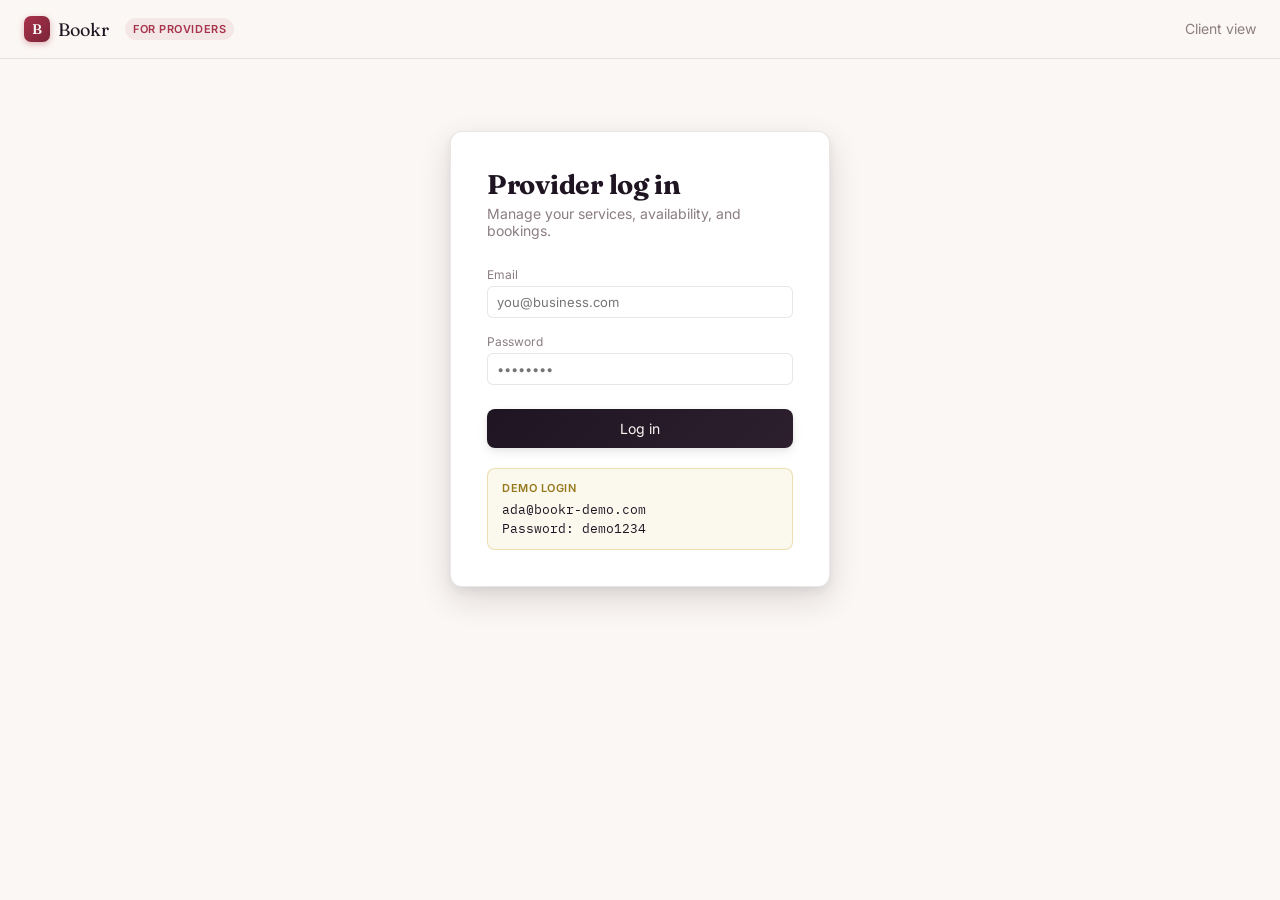
==== login.html @ 7e049073 "Add files via upload" ====
<!DOCTYPE html>
<html lang="en">
<head>
<meta charset="UTF-8" />
<meta name="viewport" content="width=device-width, initial-scale=1.0" />
<title>Bookr for Providers — Log in</title>
<link rel="preconnect" href="https://fonts.googleapis.com">
<link href="https://fonts.googleapis.com/css2?family=Fraunces:opsz,wght@9..144,500;9..144,600&family=Inter:wght@400;500;600&family=IBM+Plex+Mono:wght@400;500&display=swap" rel="stylesheet">
<link rel="stylesheet" href="styles.css" />
<link rel="stylesheet" href="dashboard.css" />
</head>
<body>

  <header class="site-header">
    <span class="logo-mark">B</span>
    <span class="logo-text">Bookr</span>
    <span class="provider-badge">for Providers</span>
    <a href="index.html" class="header-link">Client view</a>
  </header>

  <div class="login-shell">
    <form class="login-card" id="loginForm">
      <h1 class="dash-title" style="margin-bottom:4px;">Provider log in</h1>
      <p class="dash-sub">Manage your services, availability, and bookings.</p>

      <label class="login-label" for="email">Email</label>
      <input class="edit-input login-input" type="email" id="email" placeholder="you@business.com" required />

      <label class="login-label" for="password">Password</label>
      <input class="edit-input login-input" type="password" id="password" placeholder="••••••••" required />

      <p class="login-error" id="loginError" style="display:none;">Enter an email and password to continue.</p>

      <button type="submit" class="add-btn login-submit">Log in</button>
      <div class="demo-creds">
        <p class="demo-creds-title">Demo login</p>
        <p class="demo-creds-row">ada@bookr-demo.com</p>
        <p class="demo-creds-row">Password: demo1234</p>
      </div>
    </form>
  </div>

  <script src="auth.js"></script>
</body>
</html>
---- styles.css ----
:root {
  --ink: #1F1522;
  --base: #FBF7F4;
  --rose: #A8324A;
  --rose-hover: #8F2A3F;
  --gold: #C9A227;
  --mauve: #8B7D82;
  --sage: #4B7B62;
  --line: rgba(31, 21, 34, 0.1);
  --radius: 12px;
  --radius-sm: 8px;
  --shadow-sm: 0 1px 2px rgba(31,21,34,0.05), 0 1px 3px rgba(31,21,34,0.06);
  --shadow-md: 0 4px 12px rgba(31,21,34,0.08), 0 2px 4px rgba(31,21,34,0.05);
  --shadow-lg: 0 12px 32px rgba(31,21,34,0.14), 0 4px 10px rgba(31,21,34,0.06);
}

* { box-sizing: border-box; }

body {
  margin: 0;
  background: var(--base);
  color: var(--ink);
  font-family: 'Inter', ui-sans-serif, system-ui, sans-serif;
}

.font-serif { font-family: 'Fraunces', serif; }
.font-mono { font-family: 'IBM Plex Mono', monospace; }

/* ---- Header ---- */
.site-header {
  display: flex;
  align-items: center;
  flex-wrap: wrap;
  gap: 8px;
  padding: 16px 24px;
  border-bottom: 1px solid var(--line);
  position: sticky;
  top: 0;
  z-index: 50;
  background: rgba(251, 247, 244, 0.85);
  backdrop-filter: blur(10px);
  -webkit-backdrop-filter: blur(10px);
}
.logo-icon { color: var(--rose); font-size: 18px; }
.logo-mark {
  display: inline-flex;
  align-items: center;
  justify-content: center;
  width: 26px;
  height: 26px;
  border-radius: 7px;
  background: linear-gradient(135deg, var(--rose), #7a2438);
  color: var(--base);
  font-family: 'Fraunces', serif;
  font-weight: 600;
  font-size: 14px;
  box-shadow: 0 2px 6px rgba(168,50,74,0.35);
}
.logo-text { font-family: 'Fraunces', serif; font-size: 18px; }
.header-link {
  margin-left: auto;
  font-size: 14px;
  color: var(--mauve);
  text-decoration: none;
  border-bottom: 1px solid transparent;
}
.header-link:hover { color: var(--rose); border-bottom-color: var(--rose); }

/* ---- Layout ---- */
.page {
  max-width: 1100px;
  margin: 0 auto;
  padding: 40px 24px;
}
.page-narrow {
  max-width: 700px;
  margin: 0 auto;
  padding: 32px 24px;
}

h1.hero-title {
  font-family: 'Fraunces', serif;
  font-size: 40px;
  letter-spacing: -0.01em;
  margin: 0 0 8px;
}
.hero-sub {
  color: var(--mauve);
  margin: 0 0 32px;
}

/* ---- Search ---- */
.search-box {
  display: flex;
  align-items: center;
  gap: 8px;
  border: 1px solid var(--line);
  border-radius: 999px;
  background: #fff;
  padding: 12px 18px;
  max-width: 420px;
  margin-bottom: 24px;
  box-shadow: var(--shadow-sm);
  transition: box-shadow 0.2s ease, border-color 0.2s ease;
}
.search-box:focus-within {
  border-color: var(--rose);
  box-shadow: 0 0 0 3px rgba(168,50,74,0.1);
}
.search-box input {
  border: none;
  outline: none;
  width: 100%;
  font-size: 14px;
  font-family: inherit;
}
.search-box input::placeholder { color: var(--mauve); }

/* ---- Category pills ---- */
.pill-row {
  display: flex;
  gap: 8px;
  flex-wrap: wrap;
  margin-bottom: 32px;
}
.pill {
  padding: 8px 18px;
  font-size: 14px;
  border: 1px solid var(--line);
  border-radius: 999px;
  background: #fff;
  color: var(--ink);
  cursor: pointer;
  transition: all 0.2s ease;
}
.pill:hover { border-color: rgba(31,21,34,0.3); box-shadow: var(--shadow-sm); }
.pill.active {
  border-color: var(--ink);
  background: var(--ink);
  color: var(--base);
  box-shadow: var(--shadow-md);
}

/* ---- Provider grid ---- */
.provider-grid {
  display: grid;
  grid-template-columns: repeat(auto-fill, minmax(260px, 1fr));
  gap: 20px;
}
.provider-card {
  text-align: left;
  background: #fff;
  border: 1px solid var(--line);
  border-radius: var(--radius);
  cursor: pointer;
  padding: 0;
  font-family: inherit;
  overflow: hidden;
  box-shadow: var(--shadow-sm);
  transition: transform 0.2s ease, box-shadow 0.2s ease, border-color 0.2s ease;
}
.provider-card:hover {
  border-color: rgba(168,50,74,0.3);
  box-shadow: var(--shadow-lg);
  transform: translateY(-3px);
}
.provider-card:hover .provider-name { color: var(--rose); }

.provider-banner {
  height: 128px;
  background:
    repeating-linear-gradient(135deg, rgba(255,255,255,0.03) 0px, rgba(255,255,255,0.03) 1px, transparent 1px, transparent 14px),
    linear-gradient(135deg, var(--ink), #3B2530 60%, #4a2c3d);
  position: relative;
  display: flex;
  align-items: center;
  justify-content: center;
}
.provider-monogram {
  width: 52px;
  height: 52px;
  border-radius: 50%;
  border: 1px solid rgba(201,162,39,0.4);
  display: flex;
  align-items: center;
  justify-content: center;
  gap: 2px;
  box-shadow: 0 0 0 4px rgba(201,162,39,0.06), inset 0 1px 2px rgba(255,255,255,0.06);
}
.provider-monogram .icon { color: var(--gold); font-size: 20px; line-height: 1; }
.provider-tag {
  position: absolute;
  top: 12px;
  left: 12px;
  background: var(--gold);
  color: var(--ink);
  font-size: 10px;
  font-weight: 600;
  text-transform: uppercase;
  letter-spacing: 0.05em;
  padding: 4px 8px;
  border-radius: 4px;
  box-shadow: 0 2px 6px rgba(201,162,39,0.4);
}
.provider-body { padding: 16px; }
.provider-category {
  font-size: 11px;
  text-transform: uppercase;
  letter-spacing: 0.05em;
  color: var(--rose);
  font-weight: 600;
  margin: 0 0 4px;
}
.provider-name {
  font-family: 'Fraunces', serif;
  font-size: 18px;
  margin: 0 0 6px;
  transition: color 0.15s;
}
.provider-location {
  display: flex;
  align-items: center;
  gap: 4px;
  color: var(--mauve);
  font-size: 14px;
  margin-bottom: 10px;
}
.provider-meta {
  display: flex;
  align-items: center;
  justify-content: space-between;
  font-size: 14px;
}
.provider-rating { display: flex; align-items: center; gap: 4px; }
.star { color: var(--gold); }
.provider-price { font-family: 'IBM Plex Mono', monospace; }

.empty-state {
  grid-column: 1 / -1;
  text-align: center;
  color: var(--mauve);
  padding: 48px 0;
}

/* ---- Booking view ---- */
.back-btn {
  display: flex;
  align-items: center;
  gap: 4px;
  background: none;
  border: none;
  color: var(--mauve);
  font-size: 14px;
  cursor: pointer;
  padding: 0;
  margin-bottom: 24px;
}
.back-btn:hover { color: var(--ink); }

.provider-header-category {
  font-size: 11px;
  text-transform: uppercase;
  letter-spacing: 0.05em;
  color: var(--rose);
  font-weight: 600;
  margin: 0 0 4px;
}
.provider-header-name {
  font-family: 'Fraunces', serif;
  font-size: 30px;
  margin: 0 0 8px;
}
.provider-header-meta {
  display: flex;
  gap: 16px;
  color: var(--mauve);
  font-size: 14px;
  margin-bottom: 32px;
}
.provider-header-meta span { display: flex; align-items: center; gap: 4px; }

.section-label {
  font-size: 13px;
  font-weight: 600;
  text-transform: uppercase;
  letter-spacing: 0.05em;
  margin: 0 0 12px;
}

.service-list { display: flex; flex-direction: column; gap: 10px; margin-bottom: 32px; }
.service-row {
  display: flex;
  align-items: center;
  justify-content: space-between;
  padding: 14px 18px;
  border: 1px solid var(--line);
  border-radius: var(--radius-sm);
  background: #fff;
  cursor: pointer;
  text-align: left;
  font-family: inherit;
  box-shadow: var(--shadow-sm);
  transition: border-color 0.2s ease, background 0.2s ease, box-shadow 0.2s ease, transform 0.2s ease;
}
.service-row:hover { border-color: rgba(31,21,34,0.25); box-shadow: var(--shadow-md); transform: translateY(-1px); }
.service-row.selected { border-color: var(--rose); background: rgba(168,50,74,0.05); box-shadow: 0 4px 12px rgba(168,50,74,0.15); }
.service-name { font-weight: 500; margin: 0 0 2px; }
.service-duration {
  display: flex; align-items: center; gap: 4px;
  color: var(--mauve); font-size: 13px; margin: 0;
}
.service-price { font-family: 'IBM Plex Mono', monospace; }

.quote-badge {
  display: inline-block;
  font-size: 10px;
  font-weight: 600;
  text-transform: uppercase;
  letter-spacing: 0.04em;
  color: var(--gold);
  border: 1px solid var(--gold);
  padding: 1px 6px;
  margin-left: 6px;
  vertical-align: middle;
}

.quote-panel { margin-top: 4px; }
.quote-note {
  font-size: 13px;
  line-height: 1.5;
  color: var(--mauve);
  background: rgba(201,162,39,0.06);
  border: 1px solid rgba(201,162,39,0.25);
  border-radius: var(--radius-sm);
  padding: 12px 14px;
  margin: 0 0 20px;
}
.quote-textarea {
  min-height: 80px;
  resize: vertical;
  font-family: inherit;
}
#quoteDate, #quoteMessage { margin-bottom: 16px; }
.edit-input {
  display: block;
  width: 100%;
  padding: 10px 12px;
  border: 1px solid var(--line);
  border-radius: var(--radius-sm);
  font-family: inherit;
  font-size: 14px;
  box-sizing: border-box;
  background: #fff;
  transition: border-color 0.2s ease, box-shadow 0.2s ease;
}
.edit-input:focus {
  outline: none;
  border-color: var(--rose);
  box-shadow: 0 0 0 3px rgba(168,50,74,0.1);
}
.login-label {
  display: block;
  font-size: 12px;
  color: var(--mauve);
  margin: 0 0 4px;
}

.day-row { display: flex; gap: 8px; margin-bottom: 20px; flex-wrap: wrap; }
.day-pill {
  padding: 8px 16px;
  font-size: 14px;
  border: 1px solid var(--line);
  border-radius: var(--radius-sm);
  background: #fff;
  cursor: pointer;
  transition: all 0.2s ease;
}
.day-pill:hover { box-shadow: var(--shadow-sm); }
.day-pill.active { border-color: var(--ink); background: var(--ink); color: var(--base); box-shadow: var(--shadow-md); }

.slot-row { display: flex; flex-wrap: wrap; gap: 12px; margin-bottom: 40px; min-height: 40px; }

.slot-stub {
  position: relative;
  padding: 9px 18px;
  font-family: 'IBM Plex Mono', monospace;
  font-size: 13px;
  letter-spacing: 0.02em;
  background: #fff;
  color: var(--ink);
  border: 1px solid var(--line);
  cursor: pointer;
  box-shadow: var(--shadow-sm);
  transition: transform 0.15s ease, box-shadow 0.15s ease, background 0.15s ease;
  clip-path: polygon(6px 0, calc(100% - 6px) 0, 100% 6px, 100% calc(100% - 6px), calc(100% - 6px) 100%, 6px 100%, 0 calc(100% - 6px), 0 6px);
}
.slot-stub:hover { background: #F3E9EA; transform: translateY(-2px); box-shadow: var(--shadow-md); }
.slot-stub.selected { background: var(--rose); color: var(--base); border-color: var(--rose); box-shadow: 0 6px 16px rgba(168,50,74,0.35); }
.slot-stub::before, .slot-stub::after {
  content: "";
  position: absolute;
  top: 50%;
  transform: translateY(-50%);
  width: 9px;
  height: 9px;
  border-radius: 50%;
  background: var(--base);
  border: 1px solid var(--line);
}
.slot-stub::before { left: -5px; }
.slot-stub::after { right: -5px; }
.slot-stub.selected::before, .slot-stub.selected::after { background: var(--rose); }

.no-slots { color: var(--mauve); font-size: 14px; }

.summary-bar {
  display: flex;
  align-items: center;
  justify-content: space-between;
  border-top: 1px solid var(--line);
  padding-top: 24px;
}
.summary-label { color: var(--mauve); font-size: 14px; margin: 0 0 2px; }
.summary-price { font-family: 'IBM Plex Mono', monospace; font-size: 22px; margin: 0; }

.confirm-btn {
  padding: 13px 28px;
  font-weight: 500;
  font-size: 14px;
  border: none;
  border-radius: var(--radius-sm);
  cursor: pointer;
  background: var(--ink-disabled, rgba(31,21,34,0.1));
  color: var(--mauve);
  transition: all 0.2s ease;
}
.confirm-btn.enabled {
  background: var(--rose);
  color: var(--base);
  box-shadow: 0 4px 14px rgba(168,50,74,0.3);
}
.confirm-btn.enabled:hover { background: var(--rose-hover); transform: translateY(-1px); box-shadow: 0 6px 18px rgba(168,50,74,0.4); }
.confirm-btn:disabled { cursor: not-allowed; }

/* ---- Confirmation ---- */
.confirm-wrap { text-align: center; padding: 64px 24px; }
.confirm-check {
  width: 60px; height: 60px;
  border-radius: 50%;
  background: rgba(75,123,98,0.1);
  box-shadow: 0 0 0 8px rgba(75,123,98,0.05);
  display: flex; align-items: center; justify-content: center;
  margin: 0 auto 24px;
  color: var(--sage);
  font-size: 28px;
}
.confirm-title { font-family: 'Fraunces', serif; font-size: 24px; margin: 0 0 8px; }
.confirm-detail { color: var(--mauve); margin: 0 0 32px; line-height: 1.5; }
.confirm-link {
  background: none; border: none; color: var(--rose);
  font-size: 14px; font-weight: 500; cursor: pointer;
}
.confirm-link:hover { text-decoration: underline; }

/* ---- Mobile ---- */
@media (max-width: 480px) {
  .site-header { padding: 14px 16px; }
  .header-link { margin-left: 0; }
  .provider-badge { order: 3; }
  .header-link { order: 4; margin-left: auto; }

  .page, .page-narrow { padding: 24px 16px; }
  h1.hero-title { font-size: 26px; }

  .provider-grid { grid-template-columns: 1fr; }

  .provider-header-name { font-size: 24px; }
  .provider-header-meta { flex-wrap: wrap; gap: 8px 16px; }

  .service-row { flex-wrap: wrap; gap: 4px; }

  .summary-bar { flex-wrap: wrap; gap: 16px; align-items: flex-start; }
  .confirm-btn { width: 100%; text-align: center; }

  .day-row { flex-wrap: wrap; }
  .slot-stub { padding: 8px 12px; font-size: 12px; }

  .search-box { max-width: 100%; }
}
---- dashboard.css ----
.provider-badge {
  margin-left: 8px;
  font-size: 11px;
  font-weight: 600;
  text-transform: uppercase;
  letter-spacing: 0.05em;
  color: var(--rose);
  background: rgba(168, 50, 74, 0.08);
  padding: 4px 8px;
  border-radius: 999px;
}

.dash-shell {
  display: flex;
  max-width: 1100px;
  margin: 0 auto;
  min-height: calc(100vh - 57px);
}

.dash-nav {
  width: 190px;
  flex-shrink: 0;
  padding: 32px 16px;
  display: flex;
  flex-direction: column;
  gap: 4px;
  border-right: 1px solid var(--line);
}
.dash-nav-item {
  text-align: left;
  background: none;
  border: none;
  border-radius: var(--radius-sm);
  font-family: inherit;
  font-size: 14px;
  color: var(--mauve);
  padding: 10px 12px;
  cursor: pointer;
  border-left: 2px solid transparent;
  transition: all 0.2s ease;
}
.dash-nav-item:hover { color: var(--ink); background: rgba(31,21,34,0.03); }
.dash-nav-item.active {
  color: var(--ink);
  font-weight: 600;
  border-left-color: var(--rose);
  background: rgba(168, 50, 74, 0.06);
}

.dash-content { flex: 1; padding: 32px 32px 60px; }

.dash-title { font-family: 'Fraunces', serif; font-size: 27px; letter-spacing: -0.01em; margin: 0 0 4px; }
.dash-sub { color: var(--mauve); margin: 0 0 28px; font-size: 14px; }

/* ---- Overview stat cards ---- */
.stat-grid {
  display: grid;
  grid-template-columns: repeat(auto-fit, minmax(160px, 1fr));
  gap: 16px;
  margin-bottom: 32px;
}
.stat-card {
  border: 1px solid var(--line);
  border-radius: var(--radius);
  background: #fff;
  box-shadow: var(--shadow-sm);
  padding: 20px;
  transition: transform 0.2s ease, box-shadow 0.2s ease;
}
.stat-card:hover { transform: translateY(-2px); box-shadow: var(--shadow-md); }
.stat-value {
  font-family: 'IBM Plex Mono', monospace;
  font-size: 26px;
  margin: 0 0 4px;
}
.stat-label { color: var(--mauve); font-size: 13px; margin: 0; }

.upcoming-list { display: flex; flex-direction: column; gap: 10px; }
.upcoming-row {
  display: flex;
  justify-content: space-between;
  align-items: center;
  border: 1px solid var(--line);
  border-radius: var(--radius-sm);
  background: #fff;
  box-shadow: var(--shadow-sm);
  padding: 12px 16px;
  font-size: 14px;
  transition: transform 0.2s ease, box-shadow 0.2s ease;
}
.upcoming-row:hover { transform: translateY(-1px); box-shadow: var(--shadow-md); }
.upcoming-client { font-weight: 500; }
.upcoming-meta { color: var(--mauve); font-size: 13px; }
.status-chip {
  font-size: 11px;
  font-weight: 600;
  text-transform: uppercase;
  letter-spacing: 0.03em;
  padding: 3px 9px;
  border-radius: 999px;
}
.status-confirmed { background: rgba(75,123,98,0.12); color: var(--sage); }
.status-pending { background: rgba(201,162,39,0.15); color: #96791d; }
.status-cancelled { background: rgba(31,21,34,0.08); color: var(--mauve); }

/* ---- Services tab ---- */
.service-manage-row {
  display: flex;
  justify-content: space-between;
  align-items: center;
  border: 1px solid var(--line);
  border-radius: var(--radius-sm);
  background: #fff;
  box-shadow: var(--shadow-sm);
  padding: 14px 18px;
  margin-bottom: 10px;
  transition: transform 0.2s ease, box-shadow 0.2s ease;
}
.service-manage-row:hover { transform: translateY(-1px); box-shadow: var(--shadow-md); }
.service-manage-info p { margin: 0; }
.service-manage-name { font-weight: 500; }
.service-manage-detail { color: var(--mauve); font-size: 13px; margin-top: 2px !important; }
.service-actions { display: flex; gap: 8px; }
.icon-btn {
  background: none;
  border: 1px solid var(--line);
  border-radius: var(--radius-sm);
  padding: 6px 12px;
  font-size: 13px;
  cursor: pointer;
  font-family: inherit;
  transition: all 0.2s ease;
}
.icon-btn:hover { border-color: rgba(31,21,34,0.35); box-shadow: var(--shadow-sm); }
.icon-btn.danger:hover { border-color: var(--rose); color: var(--rose); }

.add-btn {
  margin-top: 12px;
  background: linear-gradient(135deg, var(--ink), #2d1f2e);
  color: var(--base);
  border: none;
  border-radius: var(--radius-sm);
  padding: 11px 20px;
  font-size: 14px;
  cursor: pointer;
  font-family: inherit;
  box-shadow: var(--shadow-md);
  transition: all 0.2s ease;
}
.add-btn:hover { transform: translateY(-1px); box-shadow: var(--shadow-lg); }

.inline-form {
  border: 1px dashed var(--line);
  border-radius: var(--radius);
  padding: 16px;
  margin-top: 12px;
  display: grid;
  grid-template-columns: 2fr 1fr 1fr auto;
  gap: 10px;
  align-items: end;
  background: rgba(31,21,34,0.015);
}
.inline-form label {
  display: block;
  font-size: 12px;
  color: var(--mauve);
  margin-bottom: 4px;
}
.inline-form input {
  width: 100%;
  padding: 9px 11px;
  border: 1px solid var(--line);
  border-radius: var(--radius-sm);
  font-family: inherit;
  font-size: 14px;
  box-sizing: border-box;
}
.inline-form .save-btn {
  background: var(--rose);
  color: var(--base);
  border: none;
  border-radius: var(--radius-sm);
  padding: 10px 18px;
  font-size: 14px;
  cursor: pointer;
  height: 39px;
  box-shadow: 0 4px 12px rgba(168,50,74,0.3);
}

/* ---- Availability tab ---- */
.avail-grid {
  border: 1px solid var(--line);
  border-radius: var(--radius);
  background: #fff;
  box-shadow: var(--shadow-sm);
  overflow: hidden;
}
.avail-day-row {
  display: flex;
  align-items: center;
  padding: 14px 18px;
  border-bottom: 1px solid var(--line);
}
.avail-day-row:last-child { border-bottom: none; }
.avail-day-name { width: 110px; font-weight: 500; flex-shrink: 0; }
.avail-slots { display: flex; gap: 6px; flex-wrap: wrap; }
.avail-toggle {
  font-family: 'IBM Plex Mono', monospace;
  font-size: 12px;
  padding: 6px 12px;
  border: 1px solid var(--line);
  border-radius: var(--radius-sm);
  background: transparent;
  color: var(--mauve);
  cursor: pointer;
  transition: all 0.2s ease;
}
.avail-toggle:hover { box-shadow: var(--shadow-sm); }
.avail-toggle.on {
  background: var(--sage);
  color: #fff;
  border-color: var(--sage);
  box-shadow: 0 3px 8px rgba(75,123,98,0.35);
}

/* ---- Bookings tab ---- */
.booking-table-wrap { overflow-x: auto; -webkit-overflow-scrolling: touch; border-radius: var(--radius); box-shadow: var(--shadow-sm); }
.booking-table { width: 100%; border-collapse: collapse; background: #fff; border: 1px solid var(--line); border-radius: var(--radius); min-width: 620px; }
.booking-table th {
  text-align: left;
  font-size: 12px;
  text-transform: uppercase;
  letter-spacing: 0.04em;
  color: var(--mauve);
  padding: 12px 16px;
  border-bottom: 1px solid var(--line);
}
.booking-table td {
  padding: 12px 16px;
  border-bottom: 1px solid var(--line);
  font-size: 14px;
}
.booking-table tr:last-child td { border-bottom: none; }
.booking-table tr:hover td { background: rgba(31,21,34,0.015); }

.booking-edit-row td { padding: 10px 16px; background: rgba(168,50,74,0.03); vertical-align: top; }
.edit-input {
  display: block;
  width: 100%;
  padding: 7px 9px;
  margin-bottom: 4px;
  border: 1px solid var(--line);
  border-radius: 6px;
  font-family: inherit;
  font-size: 13px;
  box-sizing: border-box;
  background: #fff;
}
.edit-input:last-child { margin-bottom: 0; }

@media (max-width: 640px) {
  .dash-shell { flex-direction: column; }
  .dash-nav { width: 100%; flex-direction: row; border-right: none; border-bottom: 1px solid var(--line); padding: 12px 16px; overflow-x: auto; }
  .dash-nav-item.active { border-left: none; border-bottom: 2px solid var(--rose); }
  .inline-form { grid-template-columns: 1fr; }
  .dash-content { padding: 20px 16px 48px; }
  .stat-grid { grid-template-columns: repeat(2, 1fr); }
  .site-header { padding: 12px 16px; }
  .provider-badge { order: 3; margin-left: 0; }
  #logoutBtn { margin-left: 0 !important; order: 5; }
  .header-link { order: 4; margin-left: auto; }
}

@media (max-width: 420px) {
  .login-shell { padding: 32px 16px; }
  .login-card { padding: 24px; }
}

/* ---- Login page ---- */
.login-shell {
  display: flex;
  justify-content: center;
  padding: 72px 24px;
}
.login-card {
  width: 100%;
  max-width: 380px;
  background: #fff;
  border: 1px solid var(--line);
  border-radius: var(--radius);
  box-shadow: var(--shadow-lg);
  padding: 36px;
}
.login-label {
  display: block;
  font-size: 12px;
  color: var(--mauve);
  margin: 16px 0 4px;
}
.login-input { margin-bottom: 0; }
.login-error {
  color: var(--rose);
  font-size: 13px;
  margin: 10px 0 0;
}
.login-submit { width: 100%; margin-top: 24px; text-align: center; }
.login-hint {
  text-align: center;
  color: var(--mauve);
  font-size: 12px;
  margin: 14px 0 0;
}
.demo-creds {
  margin-top: 20px;
  padding: 12px 14px;
  background: rgba(201, 162, 39, 0.08);
  border: 1px solid rgba(201, 162, 39, 0.3);
  border-radius: var(--radius-sm);
}
.demo-creds-title {
  font-size: 11px;
  text-transform: uppercase;
  letter-spacing: 0.05em;
  color: #96791d;
  font-weight: 600;
  margin: 0 0 6px;
}
.demo-creds-row {
  font-family: 'IBM Plex Mono', monospace;
  font-size: 13px;
  color: var(--ink);
  margin: 0 0 2px;
}
.demo-creds-row:last-child { margin-bottom: 0; }

/* ---- Dashboard logout ---- */
.logout-link {
  background: none;
  border: none;
  font-family: inherit;
  font-size: 14px;
  color: var(--mauve);
  cursor: pointer;
  padding: 0;
}
.logout-link:hover { color: var(--rose); }
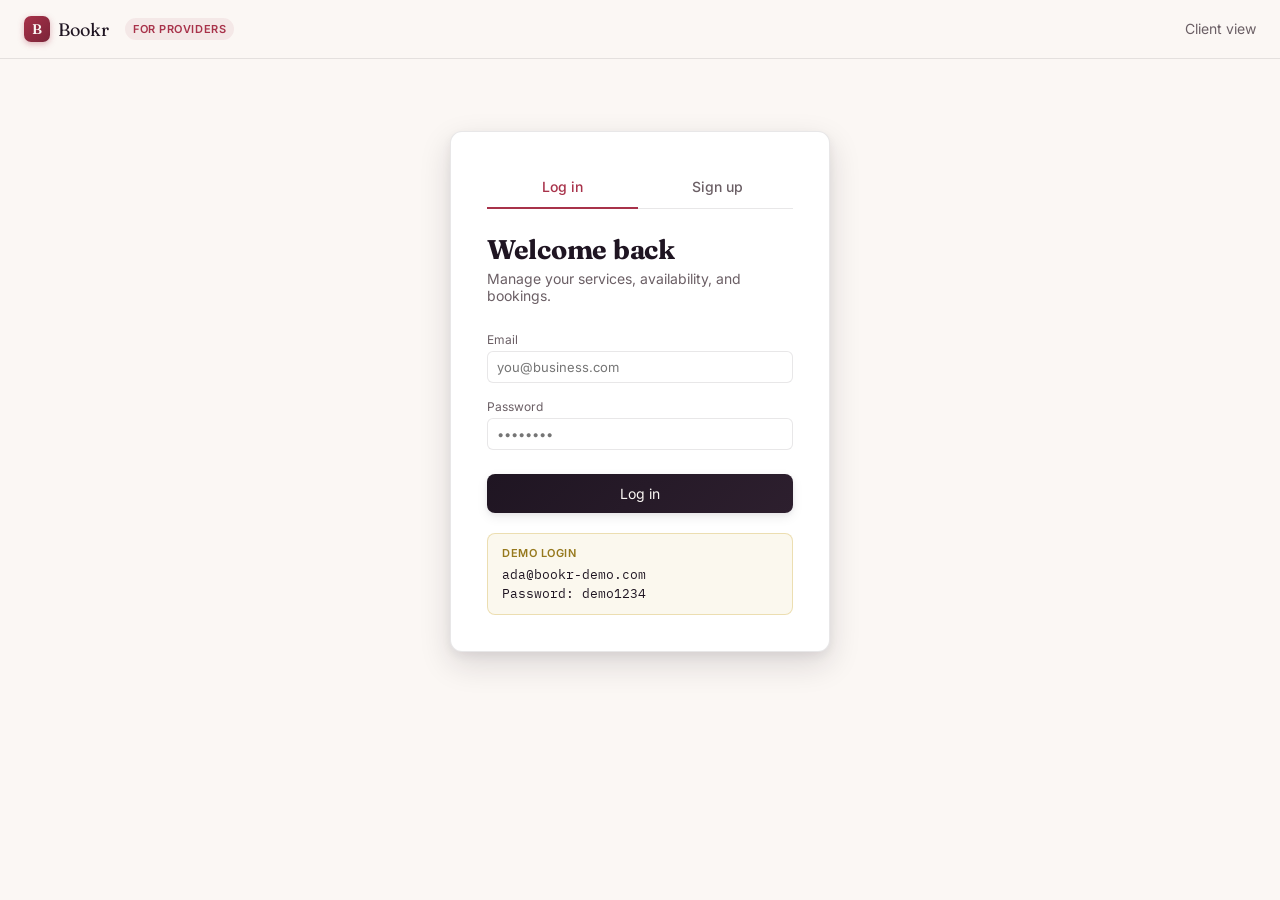
==== commit 483a6448: "Add files via upload" ====
--- a/login.html
+++ b/login.html
@@ -3,7 +3,7 @@
 <head>
 <meta charset="UTF-8" />
 <meta name="viewport" content="width=device-width, initial-scale=1.0" />
-<title>Bookr for Providers — Log in</title>
+<title>Bookr for Providers — Log in or sign up</title>
 <link rel="preconnect" href="https://fonts.googleapis.com">
 <link href="https://fonts.googleapis.com/css2?family=Fraunces:opsz,wght@9..144,500;9..144,600&family=Inter:wght@400;500;600&family=IBM+Plex+Mono:wght@400;500&display=swap" rel="stylesheet">
 <link rel="stylesheet" href="styles.css" />
@@ -19,25 +19,70 @@
   </header>
 
   <div class="login-shell">
-    <form class="login-card" id="loginForm">
-      <h1 class="dash-title" style="margin-bottom:4px;">Provider log in</h1>
-      <p class="dash-sub">Manage your services, availability, and bookings.</p>
+    <div class="login-card">
+      <div class="auth-tabs" role="tablist" aria-label="Log in or sign up">
+        <button class="auth-tab active" id="tabLogin" role="tab" aria-selected="true" aria-controls="loginPanel">Log in</button>
+        <button class="auth-tab" id="tabSignup" role="tab" aria-selected="false" aria-controls="signupPanel">Sign up</button>
+      </div>
 
-      <label class="login-label" for="email">Email</label>
-      <input class="edit-input login-input" type="email" id="email" placeholder="you@business.com" required />
+      <!-- ---- Log in panel ---- -->
+      <form id="loginPanel" role="tabpanel" aria-labelledby="tabLogin">
+        <h1 class="dash-title" style="margin-bottom:4px;">Welcome back</h1>
+        <p class="dash-sub">Manage your services, availability, and bookings.</p>
 
-      <label class="login-label" for="password">Password</label>
-      <input class="edit-input login-input" type="password" id="password" placeholder="••••••••" required />
+        <label class="login-label" for="email">Email</label>
+        <input class="edit-input login-input" type="email" id="email" placeholder="you@business.com" required />
 
-      <p class="login-error" id="loginError" style="display:none;">Enter an email and password to continue.</p>
+        <label class="login-label" for="password">Password</label>
+        <input class="edit-input login-input" type="password" id="password" placeholder="••••••••" required />
 
-      <button type="submit" class="add-btn login-submit">Log in</button>
-      <div class="demo-creds">
-        <p class="demo-creds-title">Demo login</p>
-        <p class="demo-creds-row">ada@bookr-demo.com</p>
-        <p class="demo-creds-row">Password: demo1234</p>
-      </div>
-    </form>
+        <p class="login-error" id="loginError" role="alert" style="display:none;"></p>
+
+        <button type="submit" class="add-btn login-submit">Log in</button>
+        <div class="demo-creds">
+          <p class="demo-creds-title">Demo login</p>
+          <p class="demo-creds-row">ada@bookr-demo.com</p>
+          <p class="demo-creds-row">Password: demo1234</p>
+        </div>
+      </form>
+
+      <!-- ---- Sign up panel ---- -->
+      <form id="signupPanel" role="tabpanel" aria-labelledby="tabSignup" hidden>
+        <h1 class="dash-title" style="margin-bottom:4px;">Create your profile</h1>
+        <p class="dash-sub">Takes about a minute. You can fill in the rest later.</p>
+
+        <label class="login-label" for="suBusinessName">Business name</label>
+        <input class="edit-input login-input" type="text" id="suBusinessName" placeholder="e.g. QuickFix Gadgets" required />
+
+        <label class="login-label" for="suCategory">Category</label>
+        <select class="edit-input login-input" id="suCategory" required>
+          <option value="" disabled selected>Choose a category</option>
+          <option value="Home Services">Home Services</option>
+          <option value="Beauty & Grooming">Beauty & Grooming</option>
+          <option value="Tutoring">Tutoring</option>
+          <option value="Events">Events</option>
+          <option value="Auto & Repair">Auto & Repair</option>
+          <option value="Cleaning">Cleaning</option>
+          <option value="Fitness & Wellness">Fitness & Wellness</option>
+          <option value="Tech Repairs">Tech Repairs</option>
+          <option value="Pet Care">Pet Care</option>
+        </select>
+
+        <label class="login-label" for="suLocation">Location</label>
+        <input class="edit-input login-input" type="text" id="suLocation" placeholder="e.g. Yaba, Lagos" required />
+
+        <label class="login-label" for="suEmail">Email</label>
+        <input class="edit-input login-input" type="email" id="suEmail" placeholder="you@business.com" required />
+
+        <label class="login-label" for="suPassword">Password</label>
+        <input class="edit-input login-input" type="password" id="suPassword" placeholder="••••••••" required />
+
+        <p class="login-error" id="signupError" role="alert" style="display:none;"></p>
+
+        <button type="submit" class="add-btn login-submit">Create my profile</button>
+        <p class="login-hint">Your dashboard starts empty — add your services and hours once you're in.</p>
+      </form>
+    </div>
   </div>
 
   <script src="auth.js"></script>
--- a/styles.css
+++ b/styles.css
@@ -4,7 +4,7 @@
   --rose: #A8324A;
   --rose-hover: #8F2A3F;
   --gold: #C9A227;
-  --mauve: #8B7D82;
+  --mauve: #6B5F65;
   --sage: #4B7B62;
   --line: rgba(31, 21, 34, 0.1);
   --radius: 12px;
@@ -25,6 +25,7 @@
 
 .font-serif { font-family: 'Fraunces', serif; }
 .font-mono { font-family: 'IBM Plex Mono', monospace; }
+.icon-svg { display: inline-block; vertical-align: -2px; }
 
 /* ---- Header ---- */
 .site-header {
@@ -57,14 +58,83 @@
   box-shadow: 0 2px 6px rgba(168,50,74,0.35);
 }
 .logo-text { font-family: 'Fraunces', serif; font-size: 18px; }
+.header-nav {
+  margin-left: auto;
+  display: flex;
+  align-items: center;
+  gap: 20px;
+}
 .header-link {
   margin-left: auto;
   font-size: 14px;
   color: var(--mauve);
   text-decoration: none;
   border-bottom: 1px solid transparent;
-}
+  transition: color 0.2s ease, border-color 0.2s ease;
+}
+.header-nav .header-link { margin-left: 0; }
 .header-link:hover { color: var(--rose); border-bottom-color: var(--rose); }
+
+.skip-link {
+  position: absolute;
+  left: -9999px;
+  top: 0;
+  background: var(--ink);
+  color: var(--base);
+  padding: 10px 16px;
+  z-index: 100;
+  text-decoration: none;
+  font-size: 14px;
+  border-radius: 0 0 var(--radius-sm) 0;
+}
+.skip-link:focus { left: 8px; top: 8px; }
+
+.sr-only {
+  position: absolute;
+  width: 1px;
+  height: 1px;
+  padding: 0;
+  margin: -1px;
+  overflow: hidden;
+  clip: rect(0, 0, 0, 0);
+  white-space: nowrap;
+  border: 0;
+}
+
+.site-footer {
+  display: flex;
+  align-items: center;
+  justify-content: center;
+  gap: 20px;
+  flex-wrap: wrap;
+  padding: 28px 24px;
+  border-top: 1px solid var(--line);
+  color: var(--mauve);
+  font-size: 13px;
+}
+.site-footer a { color: var(--mauve); text-decoration: none; border-bottom: 1px solid transparent; transition: color 0.2s ease; }
+.site-footer a:hover { color: var(--rose); border-bottom-color: var(--rose); }
+
+/* ---- View transition ---- */
+.view-fade { animation: view-fade-in 0.3s ease; }
+@keyframes view-fade-in {
+  from { opacity: 0; transform: translateY(8px); }
+  to { opacity: 1; transform: translateY(0); }
+}
+@media (prefers-reduced-motion: reduce) {
+  .view-fade { animation: none; }
+}
+
+/* ---- Accessibility: visible focus states ---- */
+a:focus-visible,
+button:focus-visible,
+input:focus-visible,
+textarea:focus-visible,
+select:focus-visible,
+[role="button"]:focus-visible {
+  outline: 2px solid var(--rose);
+  outline-offset: 2px;
+}
 
 /* ---- Layout ---- */
 .page {
@@ -89,7 +159,15 @@
   margin: 0 0 32px;
 }
 
-/* ---- Search ---- */
+/* ---- Search + sort ---- */
+.browse-controls {
+  display: flex;
+  align-items: center;
+  gap: 12px;
+  flex-wrap: wrap;
+  margin-bottom: 24px;
+}
+.browse-controls .search-box { margin-bottom: 0; flex: 1; min-width: 220px; }
 .search-box {
   display: flex;
   align-items: center;
@@ -102,6 +180,7 @@
   margin-bottom: 24px;
   box-shadow: var(--shadow-sm);
   transition: box-shadow 0.2s ease, border-color 0.2s ease;
+  color: var(--mauve);
 }
 .search-box:focus-within {
   border-color: var(--rose);
@@ -113,8 +192,35 @@
   width: 100%;
   font-size: 14px;
   font-family: inherit;
+  color: var(--ink);
 }
 .search-box input::placeholder { color: var(--mauve); }
+.sort-select {
+  border: 1px solid var(--line);
+  border-radius: 999px;
+  background: #fff;
+  padding: 11px 16px;
+  font-size: 14px;
+  font-family: inherit;
+  color: var(--ink);
+  cursor: pointer;
+  box-shadow: var(--shadow-sm);
+}
+.favorites-banner {
+  font-size: 13px;
+  color: var(--mauve);
+  margin: -12px 0 20px;
+}
+.inline-link-btn {
+  background: none;
+  border: none;
+  color: var(--rose);
+  font-size: inherit;
+  font-family: inherit;
+  text-decoration: underline;
+  cursor: pointer;
+  padding: 0;
+}
 
 /* ---- Category pills ---- */
 .pill-row {
@@ -232,6 +338,7 @@
   font-size: 14px;
 }
 .provider-rating { display: flex; align-items: center; gap: 4px; }
+.new-provider-badge { color: var(--sage); font-size: 13px; font-weight: 600; }
 .star { color: var(--gold); }
 .provider-price { font-family: 'IBM Plex Mono', monospace; }
 
@@ -242,6 +349,40 @@
   padding: 48px 0;
 }
 
+/* ---- Favorite heart toggle ---- */
+.favorite-btn {
+  position: absolute;
+  top: 12px;
+  right: 12px;
+  width: 32px;
+  height: 32px;
+  border-radius: 50%;
+  border: none;
+  background: rgba(31,21,34,0.35);
+  color: #fff;
+  display: flex;
+  align-items: center;
+  justify-content: center;
+  cursor: pointer;
+  transition: background 0.2s ease, transform 0.15s ease;
+}
+.favorite-btn:hover { background: rgba(168,50,74,0.9); transform: scale(1.08); }
+.favorite-btn[aria-pressed="true"] { color: var(--rose); background: rgba(255,255,255,0.9); }
+.favorite-btn-inline {
+  position: static;
+  width: 30px;
+  height: 30px;
+  background: transparent;
+  border: 1px solid var(--line);
+  color: var(--mauve);
+  flex-shrink: 0;
+}
+.favorite-btn-inline:hover { background: rgba(168,50,74,0.08); color: var(--rose); }
+.favorite-btn-inline[aria-pressed="true"] { color: var(--rose); border-color: var(--rose); background: rgba(168,50,74,0.06); }
+.provider-header-top { display: flex; align-items: center; gap: 10px; margin: 0 0 8px; }
+.provider-header-top .provider-header-name { margin: 0; min-width: 0; overflow-wrap: break-word; }
+.provider-header-top .favorite-btn-inline { flex-shrink: 0; }
+
 /* ---- Booking view ---- */
 .back-btn {
   display: flex;
@@ -254,6 +395,7 @@
   cursor: pointer;
   padding: 0;
   margin-bottom: 24px;
+  transition: color 0.2s ease;
 }
 .back-btn:hover { color: var(--ink); }
 
@@ -340,7 +482,7 @@
   resize: vertical;
   font-family: inherit;
 }
-#quoteDate, #quoteMessage { margin-bottom: 16px; }
+#quoteDate, #quoteMessage, #quoteEmail { margin-bottom: 16px; }
 .edit-input {
   display: block;
   width: 100%;
@@ -364,6 +506,21 @@
   color: var(--mauve);
   margin: 0 0 4px;
 }
+
+/* ---- Reviews ---- */
+.reviews-list { display: flex; flex-direction: column; gap: 12px; margin-bottom: 32px; }
+.review-card {
+  border: 1px solid var(--line);
+  border-radius: var(--radius-sm);
+  background: #fff;
+  box-shadow: var(--shadow-sm);
+  padding: 16px 18px;
+  transition: box-shadow 0.2s ease;
+}
+.review-card:hover { box-shadow: var(--shadow-md); }
+.review-stars { color: var(--gold); font-size: 13px; margin-bottom: 6px; }
+.review-text { color: var(--ink); font-size: 14px; line-height: 1.5; margin: 0 0 6px; font-style: italic; }
+.review-name { color: var(--mauve); font-size: 13px; margin: 0; }
 
 .day-row { display: flex; gap: 8px; margin-bottom: 20px; flex-wrap: wrap; }
 .day-pill {
@@ -441,6 +598,31 @@
 }
 .confirm-btn.enabled:hover { background: var(--rose-hover); transform: translateY(-1px); box-shadow: 0 6px 18px rgba(168,50,74,0.4); }
 .confirm-btn:disabled { cursor: not-allowed; }
+.confirm-btn.processing { opacity: 0.85; cursor: wait; }
+
+.btn-spinner {
+  display: inline-block;
+  width: 12px;
+  height: 12px;
+  border: 2px solid rgba(255,255,255,0.4);
+  border-top-color: #fff;
+  border-radius: 50%;
+  animation: btn-spin 0.7s linear infinite;
+  vertical-align: middle;
+  margin-right: 2px;
+}
+@keyframes btn-spin {
+  to { transform: rotate(360deg); }
+}
+
+.payment-note {
+  text-align: center;
+  color: var(--mauve);
+  font-size: 12px;
+  margin: 12px 0 0;
+  transition: color 0.15s;
+}
+.payment-note.payment-status-error { color: var(--rose); }
 
 /* ---- Confirmation ---- */
 .confirm-wrap { text-align: center; padding: 64px 24px; }
@@ -452,7 +634,6 @@
   display: flex; align-items: center; justify-content: center;
   margin: 0 auto 24px;
   color: var(--sage);
-  font-size: 28px;
 }
 .confirm-title { font-family: 'Fraunces', serif; font-size: 24px; margin: 0 0 8px; }
 .confirm-detail { color: var(--mauve); margin: 0 0 32px; line-height: 1.5; }
@@ -461,6 +642,74 @@
   font-size: 14px; font-weight: 500; cursor: pointer;
 }
 .confirm-link:hover { text-decoration: underline; }
+
+.confirm-actions {
+  display: flex;
+  gap: 10px;
+  justify-content: center;
+  flex-wrap: wrap;
+  margin: 0 0 20px;
+}
+.btn-secondary-small {
+  background: #fff;
+  border: 1px solid var(--line);
+  border-radius: var(--radius-sm);
+  color: var(--ink);
+  padding: 9px 16px;
+  font-size: 13px;
+  font-family: inherit;
+  cursor: pointer;
+  box-shadow: var(--shadow-sm);
+  transition: all 0.2s ease;
+}
+.btn-secondary-small:hover { border-color: rgba(31,21,34,0.3); box-shadow: var(--shadow-md); transform: translateY(-1px); }
+
+/* ---- My Bookings ---- */
+.dash-title { font-family: 'Fraunces', serif; font-size: 27px; letter-spacing: -0.01em; margin: 0 0 4px; }
+.dash-sub { color: var(--mauve); margin: 0 0 28px; font-size: 14px; }
+
+.my-bookings-list { display: flex; flex-direction: column; gap: 10px; }
+.upcoming-row {
+  display: flex;
+  justify-content: space-between;
+  align-items: center;
+  border: 1px solid var(--line);
+  border-radius: var(--radius-sm);
+  background: #fff;
+  box-shadow: var(--shadow-sm);
+  padding: 14px 16px;
+  font-size: 14px;
+  text-align: left;
+  transition: transform 0.2s ease, box-shadow 0.2s ease;
+}
+.upcoming-row:hover { transform: translateY(-1px); box-shadow: var(--shadow-md); }
+.upcoming-client { font-weight: 500; margin: 0 0 2px; }
+.upcoming-meta { color: var(--mauve); font-size: 13px; margin: 0; }
+.status-chip {
+  font-size: 11px;
+  font-weight: 600;
+  text-transform: uppercase;
+  letter-spacing: 0.03em;
+  padding: 3px 9px;
+  border-radius: 999px;
+  flex-shrink: 0;
+}
+.status-confirmed { background: rgba(75,123,98,0.12); color: var(--sage); }
+.status-pending { background: rgba(201,162,39,0.15); color: #96791d; }
+.status-cancelled { background: rgba(31,21,34,0.08); color: var(--mauve); }
+
+.icon-btn {
+  background: none;
+  border: 1px solid var(--line);
+  border-radius: var(--radius-sm);
+  padding: 6px 12px;
+  font-size: 13px;
+  cursor: pointer;
+  font-family: inherit;
+  transition: all 0.2s ease;
+}
+.icon-btn:hover { border-color: rgba(31,21,34,0.35); box-shadow: var(--shadow-sm); }
+.icon-btn.danger:hover { border-color: var(--rose); color: var(--rose); }
 
 /* ---- Mobile ---- */
 @media (max-width: 480px) {
@@ -470,7 +719,7 @@
   .header-link { order: 4; margin-left: auto; }
 
   .page, .page-narrow { padding: 24px 16px; }
-  h1.hero-title { font-size: 26px; }
+  h1.hero-title { font-size: 28px; }
 
   .provider-grid { grid-template-columns: 1fr; }
 
@@ -486,4 +735,6 @@
   .slot-stub { padding: 8px 12px; font-size: 12px; }
 
   .search-box { max-width: 100%; }
-}
+  .browse-controls { flex-direction: column; align-items: stretch; }
+  .sort-select { width: 100%; }
+}
--- a/dashboard.css
+++ b/dashboard.css
@@ -291,6 +291,38 @@
   box-shadow: var(--shadow-lg);
   padding: 36px;
 }
+.auth-tabs {
+  display: flex;
+  gap: 4px;
+  margin-bottom: 24px;
+  border-bottom: 1px solid var(--line);
+}
+.auth-tab {
+  flex: 1;
+  background: none;
+  border: none;
+  padding: 10px 4px 12px;
+  font-family: inherit;
+  font-size: 14px;
+  font-weight: 500;
+  color: var(--mauve);
+  cursor: pointer;
+  border-bottom: 2px solid transparent;
+  margin-bottom: -1px;
+  transition: color 0.2s ease, border-color 0.2s ease;
+}
+.auth-tab:hover { color: var(--ink); }
+.auth-tab.active { color: var(--rose); border-bottom-color: var(--rose); }
+.inline-link-btn {
+  background: none;
+  border: none;
+  color: var(--rose);
+  font-size: inherit;
+  font-family: inherit;
+  text-decoration: underline;
+  cursor: pointer;
+  padding: 0;
+}
 .login-label {
   display: block;
   font-size: 12px;
@@ -344,3 +376,82 @@
   padding: 0;
 }
 .logout-link:hover { color: var(--rose); }
+
+/* ---- Billing ---- */
+.billing-card {
+  background: #fff;
+  border: 1px solid var(--line);
+  border-radius: var(--radius);
+  box-shadow: var(--shadow-md);
+  padding: 24px;
+  max-width: 480px;
+}
+.billing-status-row {
+  display: flex;
+  justify-content: space-between;
+  align-items: flex-start;
+  margin-bottom: 16px;
+}
+.billing-plan-name { font-weight: 500; margin: 0 0 4px; }
+.billing-plan-price { font-family: 'IBM Plex Mono', monospace; font-size: 22px; margin: 0; }
+.billing-per { font-size: 13px; color: var(--mauve); font-family: 'Inter', sans-serif; }
+.billing-detail { color: var(--mauve); font-size: 14px; line-height: 1.5; margin: 0 0 16px; }
+.payment-note {
+  color: var(--mauve);
+  font-size: 12px;
+  margin: 0;
+}
+
+/* ---- Settings ---- */
+.settings-card {
+  background: #fff;
+  border: 1px solid var(--line);
+  border-radius: var(--radius);
+  box-shadow: var(--shadow-md);
+  padding: 24px;
+  max-width: 420px;
+}
+.settings-demo-note {
+  font-size: 13px;
+  color: #96791d;
+  background: rgba(201, 162, 39, 0.08);
+  border: 1px solid rgba(201, 162, 39, 0.3);
+  border-radius: var(--radius-sm);
+  padding: 10px 12px;
+  margin: 0 0 16px;
+}
+.settings-status {
+  font-size: 13px;
+  color: var(--sage);
+  margin: 16px 0 0;
+  min-height: 18px;
+}
+.settings-status.settings-status-error { color: var(--rose); }
+
+/* ---- Live booking toast ---- */
+.live-toast {
+  position: fixed;
+  bottom: 24px;
+  right: 24px;
+  left: 24px;
+  max-width: 340px;
+  margin-left: auto;
+  background: var(--ink);
+  color: var(--base);
+  padding: 14px 20px;
+  border-radius: var(--radius-sm);
+  box-shadow: var(--shadow-lg);
+  font-size: 14px;
+  font-weight: 500;
+  z-index: 200;
+  opacity: 0;
+  transform: translateY(12px);
+  transition: opacity 0.25s ease, transform 0.25s ease;
+}
+.live-toast.show { opacity: 1; transform: translateY(0); }
+@media (prefers-reduced-motion: reduce) {
+  .live-toast { transition: opacity 0.01s linear; transform: none; }
+}
+@media (max-width: 420px) {
+  .live-toast { left: 16px; right: 16px; max-width: none; margin-left: 0; }
+}
